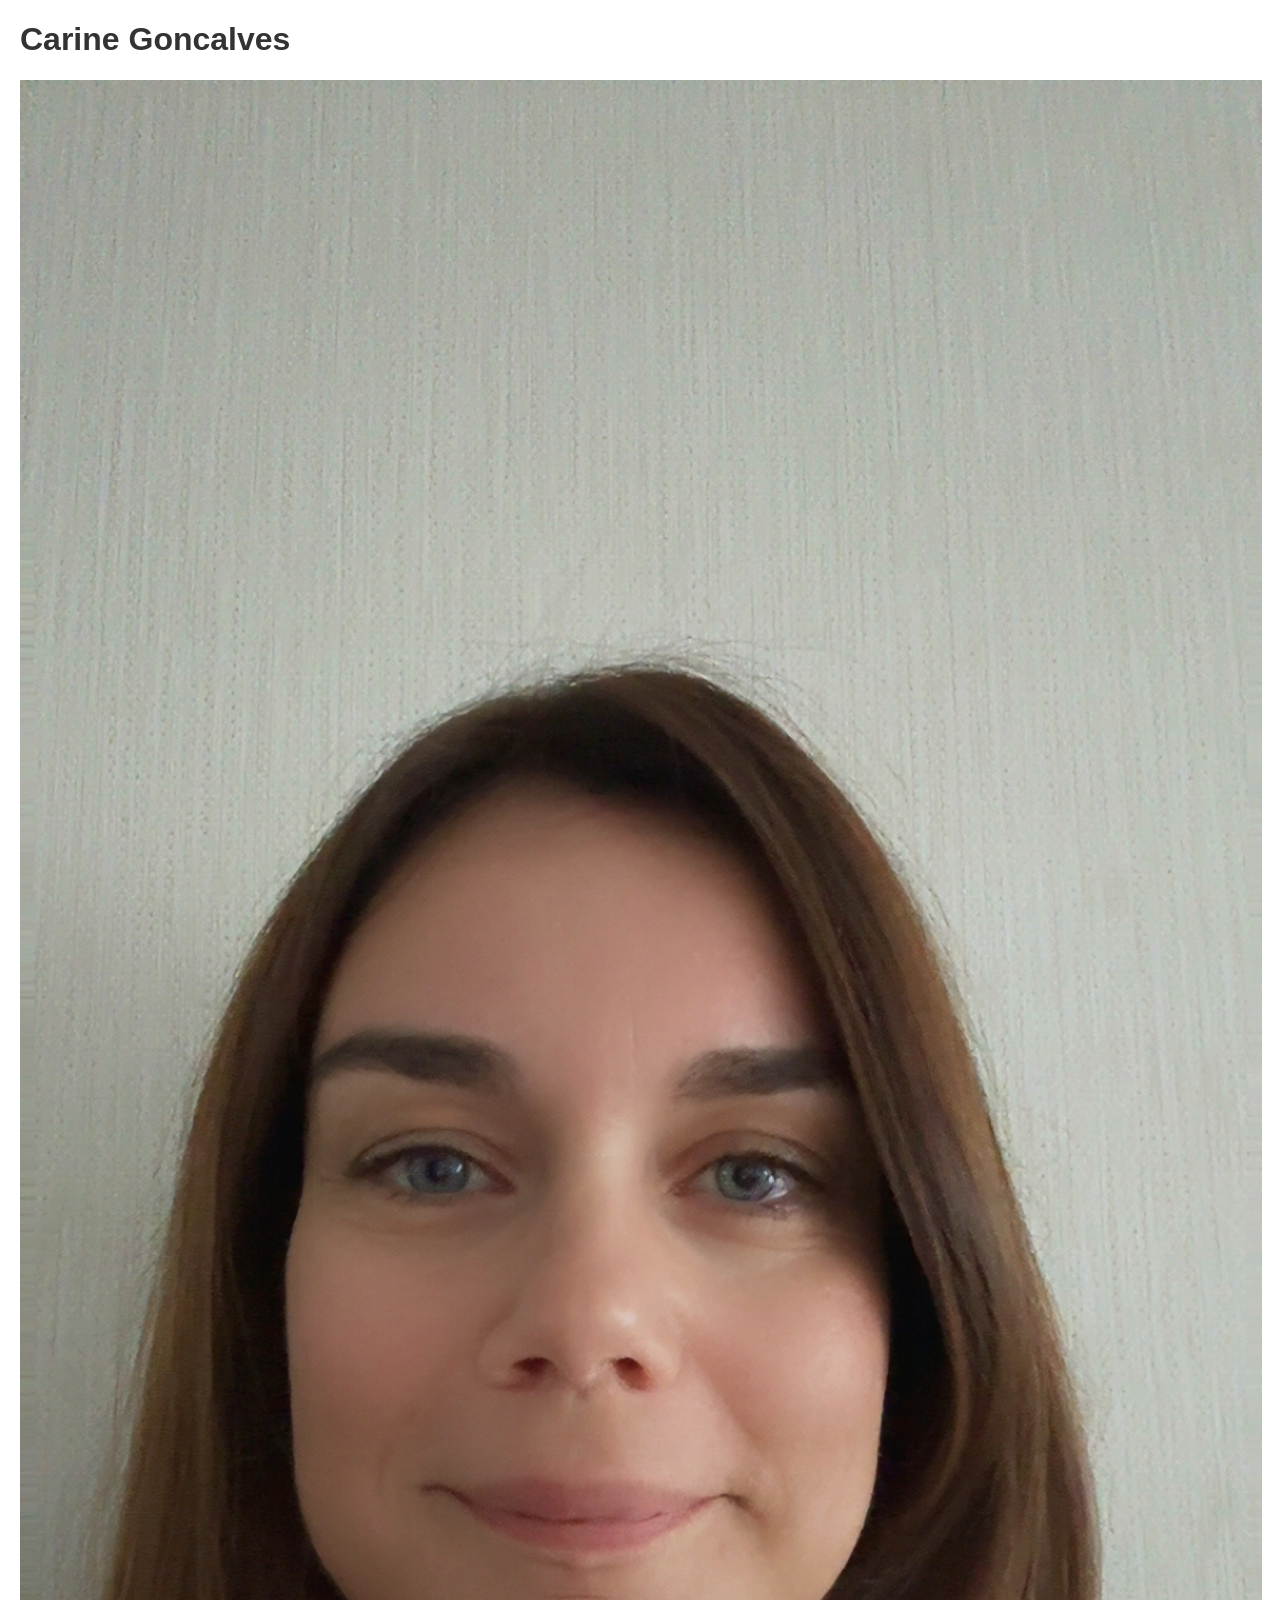
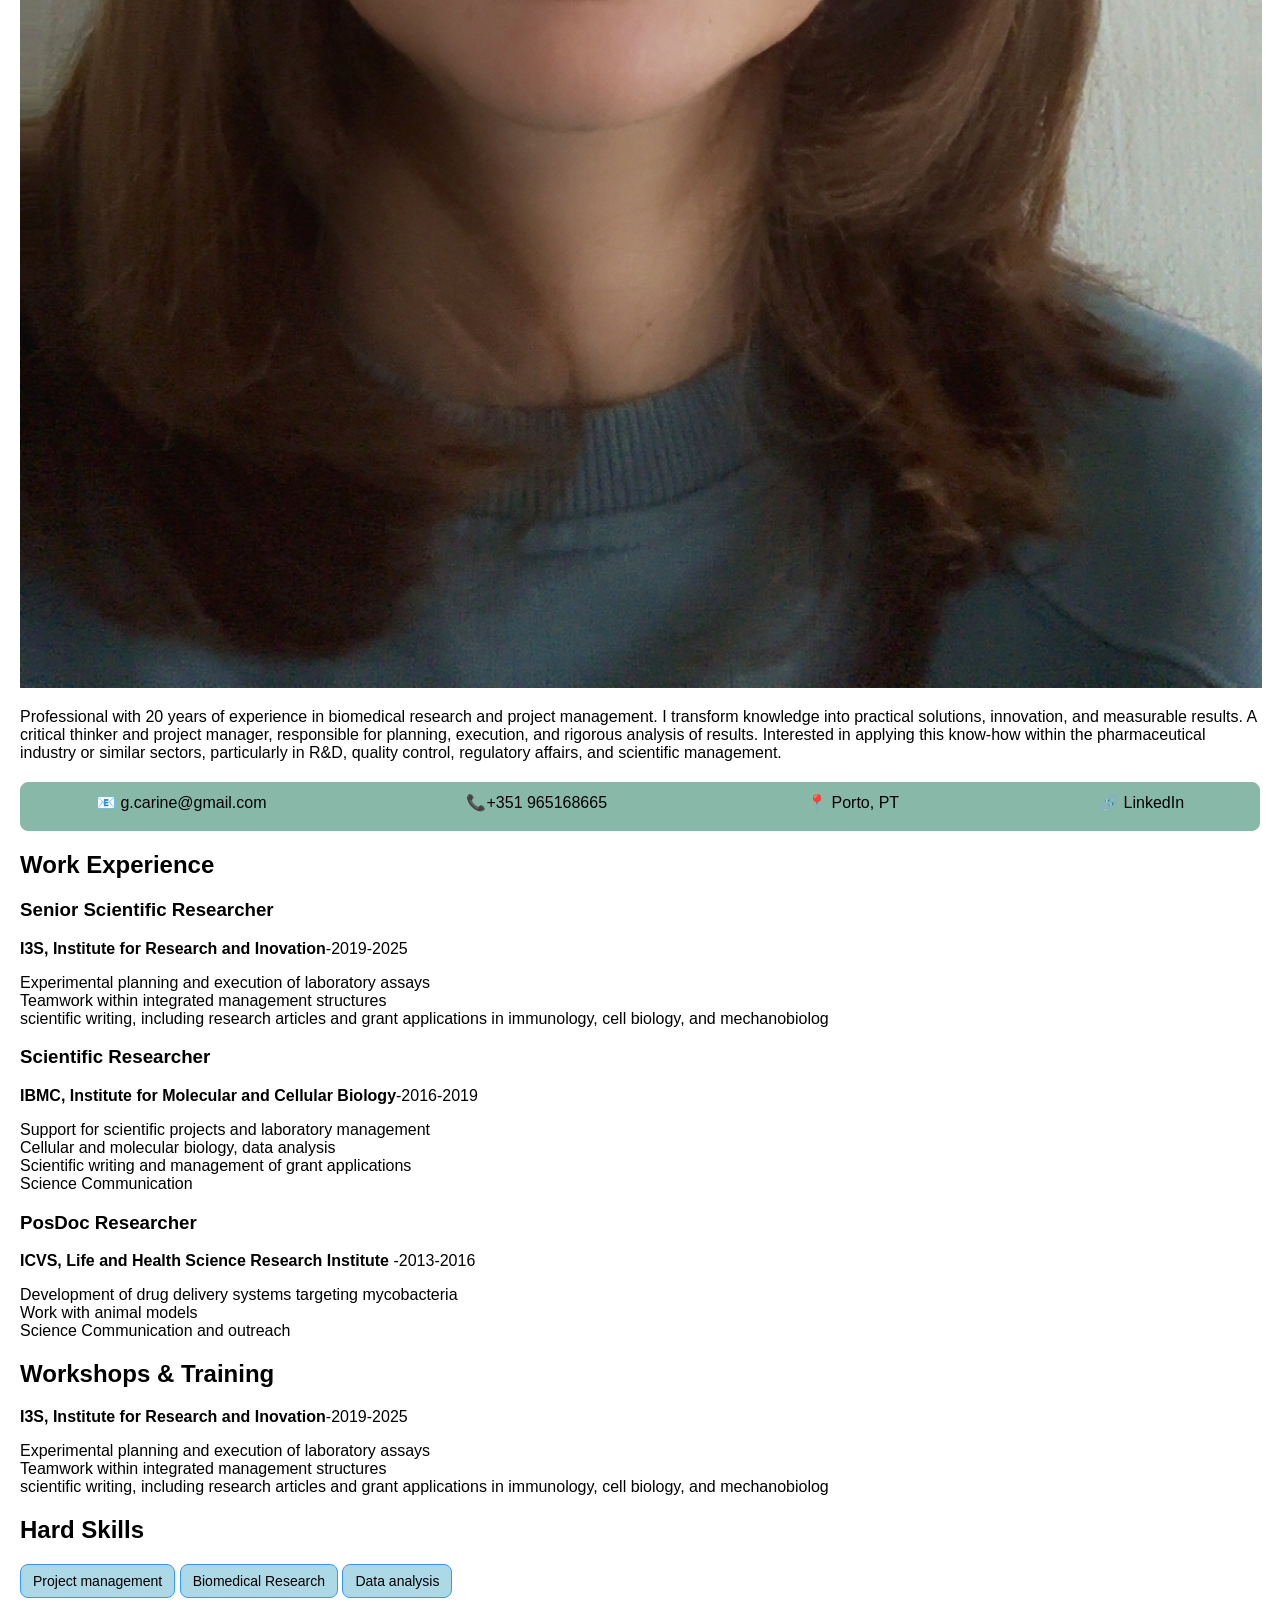
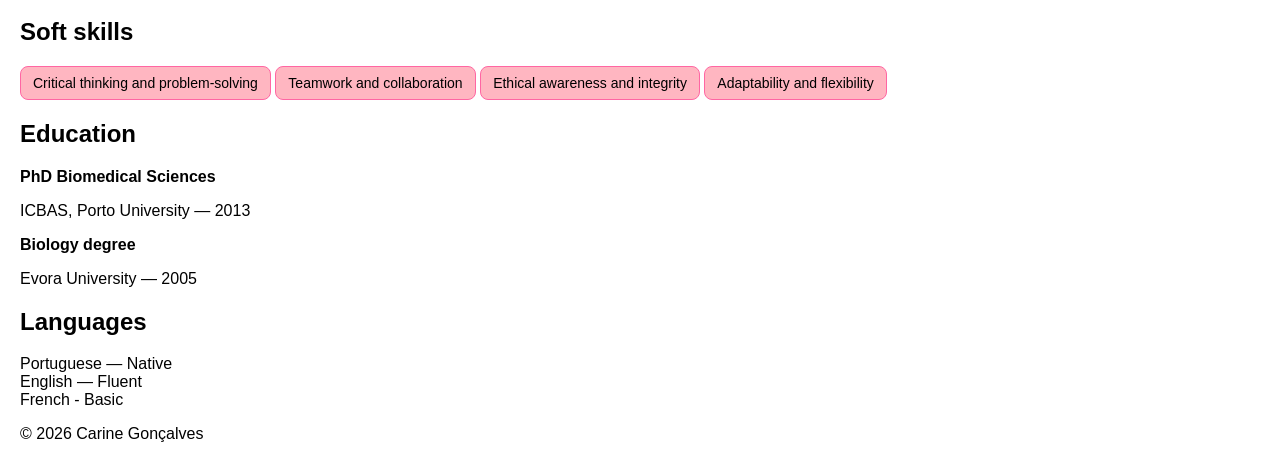
==== index.html @ f882db3a "Add files via upload" ====
<!DOCTYPE html>
<html lang="en-pt">
<head>
    <meta charset="UTF-8">
    <meta name="viewport" content="width=device-width, initial-scale=1.0">
    <title>CV</title>
    <link rel="stylesheet" href="style.css">
</head>
<body>
    <h1 class="My CV"> Carine Goncalves</h1>

    <style>
        body{ font-family: Arial; padding: auto;}
        .container {min-width:50px; margin:auto;}
        h1 {color:#333}
    </style>

    <section class="caixa-perfil">
        <img src="IMG_5111.png" alt="foto de perfil" class="perfil">
        <p class="texto-caixa">Professional with 20 years of experience in biomedical research and project management. I transform knowledge into practical solutions, innovation, and measurable results. A critical thinker and project manager, responsible for planning, execution, and rigorous analysis of results. Interested in applying this know-how within the pharmaceutical industry or similar sectors, particularly in R&D, quality control, regulatory affairs, and scientific management.</p>
    </section>

    <article>
    
        
    
<nav arial-label="Contact" class="contact-box">
    <ul>
        <li><a href="mailto:g.carine@gmail.com">📧 g.carine@gmail.com</a></li>
        <li><a href="tel:+351965168665">📞+351 965168665</a></li>
        <li><a href="Porto,Portugal"> 📍 Porto, PT</a></li>
        <li><a href="https://www.linkedin.com/in/carinegoncalves" target="_blank"> 🔗 LinkedIn</a></li>
    </ul>
</nav>

<main>
    <section>

    <h2>Work Experience</h2>

    <article>
        <h3>Senior Scientific Researcher</h3>
        <p><strong> I3S, Institute for Research and Inovation</strong>-2019-2025</p>
        <ul>
            <li>Experimental planning and execution of laboratory assays</li>
            <li>Teamwork within integrated management structures</li>
            <li>scientific writing, including research articles and grant applications in immunology, cell biology, and mechanobiolog</li>
        </ul>
    </article>

    <article>
        <h3>Scientific Researcher</h3>
        <p><strong> IBMC, Institute for Molecular and Cellular Biology</strong>-2016-2019</p>
        <ul>
            <li>Support for scientific projects and laboratory management</li>
            <li>Cellular and molecular biology, data analysis</li>
            <li>Scientific writing and management of grant applications</li>
            <li>Science Communication</li>
        </ul>
    </article>

     <article>
        <h3>PosDoc Researcher</h3>
        <p><strong> ICVS, Life and Health Science Research Institute </strong>-2013-2016</p>
        <ul>
            <li>Development of drug delivery systems targeting mycobacteria</li>
            <li>Work with animal models</li>
            <li>Science Communication and outreach</li>
        </ul>
    </article>

    </section>

    <section>

    <h2>Workshops & Training</h2>

    <article>
        <h3></h3>
        <p><strong> I3S, Institute for Research and Inovation</strong>-2019-2025</p>
        <ul>
            <li>Experimental planning and execution of laboratory assays</li>
            <li>Teamwork within integrated management structures</li>
            <li>scientific writing, including research articles and grant applications in immunology, cell biology, and mechanobiolog</li>
        </ul>
    </article>

      <!-- Competências -->
        <section>
            <h2>Hard Skills</h2>
            <ul class="Skills-list">
                <li class="box hard-skill">Project management</li>
                <li class="box hard-skill">Biomedical Research</li>
                <li class="box hard-skill">Data analysis</li>
            </ul>

     </section>

    <section>
<!--colocar todas as hard e soft skills numa caixa colorida - lightblue hard e lightpink soft-->
        <h2>Soft skills</h2>
        <ul class="Skills-list">
            <li class ="box soft-skill">Critical thinking and problem-solving</li>
            <li class ="box soft-skill">Teamwork and collaboration</li>
            <li class ="box soft-skill">Ethical awareness and integrity</li>
            <li class ="box soft-skill">Adaptability and flexibility</li>
        </ul>
    </section>


        <!-- Formação Académica -->
        <section>
            <h2>Education</h2>
            <article>
                <p><strong>PhD Biomedical Sciences</strong></p>
                <p>ICBAS, Porto University — 2013</p>
            </article>

            <article>
                <p><strong>Biology degree</strong></p>
                <p>Evora University — 2005</p>
            </article>
        </section>

      

        <!-- Idiomas -->
        <section>
            <h2>Languages</h2>
            <ul>
                <li>Portuguese — Native</li>
                <li>English — Fluent</li>
                <li>French - Basic</li>
            </ul>
        </section>
    </main>

    <!-- Rodapé -->
    <footer>
        <p>© 2026 Carine Gonçalves</p>
    </footer>

</main>
  
    
</body>
</html>
---- style.css ----
<style>
    nav {
        background-color: #f4f4f4;
        padding: 15px;
        width: 250px;
    }

    nav h2 {
        margin-top: 0;
    }

    nav ul {
        list-style: none;
        padding: 0;
    }

    nav li {
        margin-bottom: 8px;
    }

    nav a {
        text-decoration: none;
        color: #333;
    }

    nav a:hover {
        color: #007acc;
    }


.contact-box {
    background-color: rgb(136, 184, 168); /* cor da caixa */
    border: 1px solid rgb(136, 184, 168);
    border-radius: 8px;
    padding: 10px 20px;
    margin: 20px 0;
    display: flex;
    justify-content: center; /* centra horizontalmente */
}

.contact-box ul {
    list-style: none;
    display: flex;
    gap: 200px; /* espaço entre itens */
    padding: 0;
    margin: 0;
    flex-wrap: nowrap; /* permite quebra em telas pequenas */
    align-items: center;
}

/* seleciona todos os links a dentro da contact-box*/
.contact-box li a {
    text-decoration: none;
    color: #000;
    font-weight: 500;
    display: flex;
    align-items: center;
    gap: 5px
}

/*O seletor :hover aplica estilo quando o utilizador passa o rato por cima do link.
Neste caso, muda a cor do link para azul (#007acc) quando o rato está sobre ele, criando feedback visual ao utilizador*/
.contact-box li a:hover {
    color: #007acc;
}


/* Reset básico */
body {
    font-family: Arial, sans-serif;
    margin: 20px;
}

ul {
    list-style: none;
    padding: 0;
    margin: 0;
}

/* Container de skills responsivo */
.skills-list {
    display: flex;
    flex-wrap: wrap; /* Permite que as caixas passem para a linha seguinte */
    gap: 10px; /* Espaço entre caixas */
}

/* Caixa genérica */
.box {
    display: inline-block;/* Caixa acompanha o tamanho do texto */
    padding: 8px 12px;
    border-radius: 8px;
    font-size: 14px;
    text-align: center;
    white-space:nowrap; /*Evita quebra de linha dentro da caixa*/
}

/* Hard skills */
.hard-skill {
    background-color: lightblue;
    border: 1px solid #3399ff;
    color: #000;
}

/* Soft skills */
.soft-skill {
    background-color: lightpink;
    border: 1px solid #ff66a3;
    color: #000;
}

/* Responsividade */
@media (max-width: 600px) {
    .skills-list {
        justify-content: flex-start;
    }
    .box {
        width: auto;
        margin-bottom: 5px;
    }
}

</style>
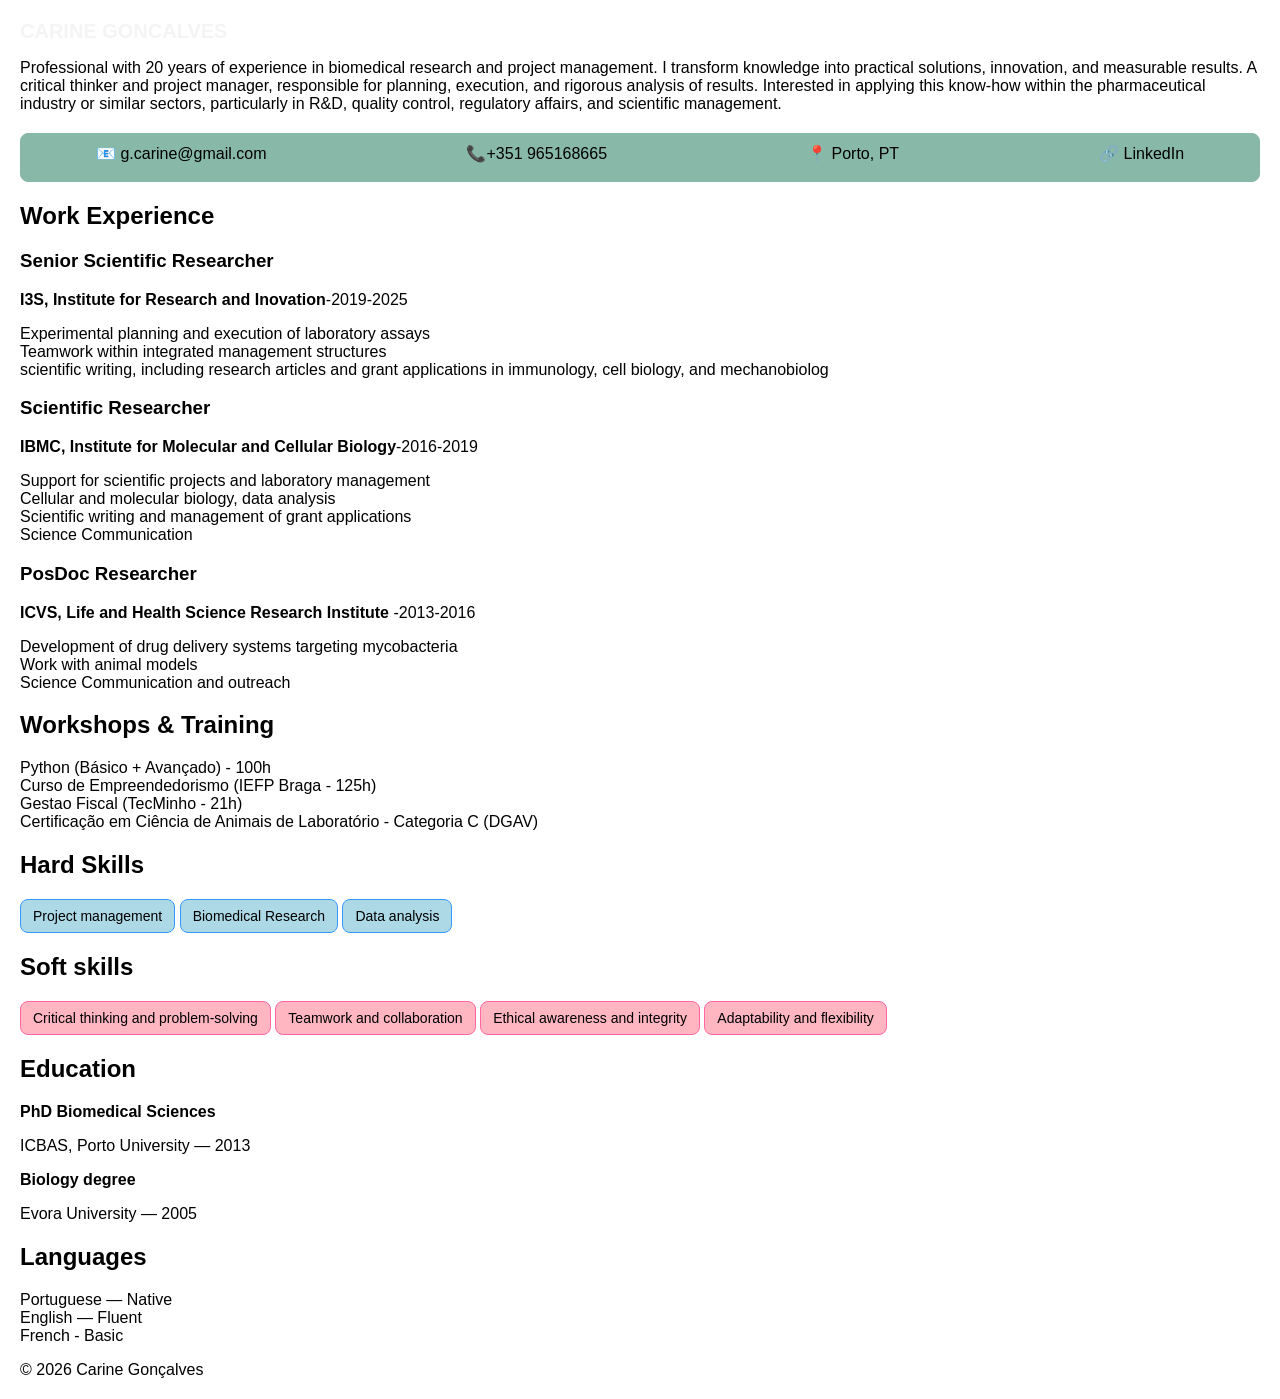
==== commit 0f8af0b1: "Ficheiros do projecto html" ====
--- a/index.html
+++ b/index.html
@@ -7,21 +7,19 @@
     <link rel="stylesheet" href="style.css">
 </head>
 <body>
-    <h1 class="My CV"> Carine Goncalves</h1>
+    <header>
+    <class="header_left">
+        <div class = "fotowrapper"
+        <img src="IMG_5111.png" alt="foto de perfil" class="perfil">
+        </div>
 
-    <style>
-        body{ font-family: Arial; padding: auto;}
-        .container {min-width:50px; margin:auto;}
-        h1 {color:#333}
-    </style>
 
-    <section class="caixa-perfil">
-        <img src="IMG_5111.png" alt="foto de perfil" class="perfil">
-        <p class="texto-caixa">Professional with 20 years of experience in biomedical research and project management. I transform knowledge into practical solutions, innovation, and measurable results. A critical thinker and project manager, responsible for planning, execution, and rigorous analysis of results. Interested in applying this know-how within the pharmaceutical industry or similar sectors, particularly in R&D, quality control, regulatory affairs, and scientific management.</p>
-    </section>
+    <div class="header_right">
+         <h1> Carine Goncalves</h1>
+        <p class="resumo">Professional with 20 years of experience in biomedical research and project management. I transform knowledge into practical solutions, innovation, and measurable results. A critical thinker and project manager, responsible for planning, execution, and rigorous analysis of results. Interested in applying this know-how within the pharmaceutical industry or similar sectors, particularly in R&D, quality control, regulatory affairs, and scientific management.</p>
+    </div>
 
-    <article>
-    
+    </header>
         
     
 <nav arial-label="Contact" class="contact-box">
@@ -33,7 +31,7 @@
     </ul>
 </nav>
 
-<main>
+<main class="main">
     <section>
 
     <h2>Work Experience</h2>
@@ -76,14 +74,18 @@
     <h2>Workshops & Training</h2>
 
     <article>
-        <h3></h3>
-        <p><strong> I3S, Institute for Research and Inovation</strong>-2019-2025</p>
         <ul>
-            <li>Experimental planning and execution of laboratory assays</li>
-            <li>Teamwork within integrated management structures</li>
-            <li>scientific writing, including research articles and grant applications in immunology, cell biology, and mechanobiolog</li>
+            <li>Python (Básico + Avançado) - 100h</li>
+            <li>Curso de Empreendedorismo (IEFP Braga - 125h)</li>
+            <li>Gestao Fiscal (TecMinho - 21h)</li>
+            <li>Certificação em Ciência de Animais de Laboratório - Categoria C (DGAV)</li>
         </ul>
     </article>
+
+</main>
+
+    <aside class="sidebar">
+
 
       <!-- Competências -->
         <section>
@@ -133,15 +135,16 @@
                 <li>French - Basic</li>
             </ul>
         </section>
-    </main>
+
+    </aside>
 
     <!-- Rodapé -->
     <footer>
         <p>© 2026 Carine Gonçalves</p>
     </footer>
 
-</main>
+
   
-    
+</div>
 </body>
 </html>
--- a/style.css
+++ b/style.css
@@ -1,3 +1,68 @@
+  .container {
+    display: grid;
+
+    grid-template-columns: 2fr 1fr; /* coluna grande + coluna lateral */
+    grid-template-rows: auto 1fr;
+
+    grid-template-areas:
+        "header  header"
+        "main    sidebar";
+
+    gap: 20px;
+    max-width: 1100px;
+    margin: auto;
+}
+
+.header {
+    display: flex;
+    align-items: center;
+    gap: 25px;
+    background-color: #fff;
+    padding: 25px;
+    border-radius: 12px;
+}
+    .foto-wrapper {
+    width: 130px;
+    height: 130px;
+    border-radius: 50%;
+    background-color: #6a1b9a; /* cor da borda */
+    display: flex;
+    align-items: center;
+    justify-content: center;
+    }
+    
+    .header_left{
+        width: 120px;
+        height: 120px;
+        border-radius: 30%;
+        object-fit: cover;
+        border: 4px solid purple;
+    }
+    .header_right h1 {
+        margin:0;
+        color:#f4f4f4;
+        font-size: 20px;
+        font-weight: 600;
+        text-transform: uppercase;
+
+    }
+
+    .header_right.resumo {
+        margin:0;
+        color:aquamarine;
+        font-size: 14px;
+        letter-spacing: 1.5;
+    }
+
+
+.main {
+    grid-area: main;
+}
+
+.sidebar {
+    grid-area: sidebar;
+}
+
 <style>
     nav {
         background-color: #f4f4f4;
@@ -26,6 +91,8 @@
     nav a:hover {
         color: #007acc;
     }
+
+  
 
 
 .contact-box {
@@ -63,6 +130,8 @@
 .contact-box li a:hover {
     color: #007acc;
 }
+
+
 
 
 /* Reset básico */
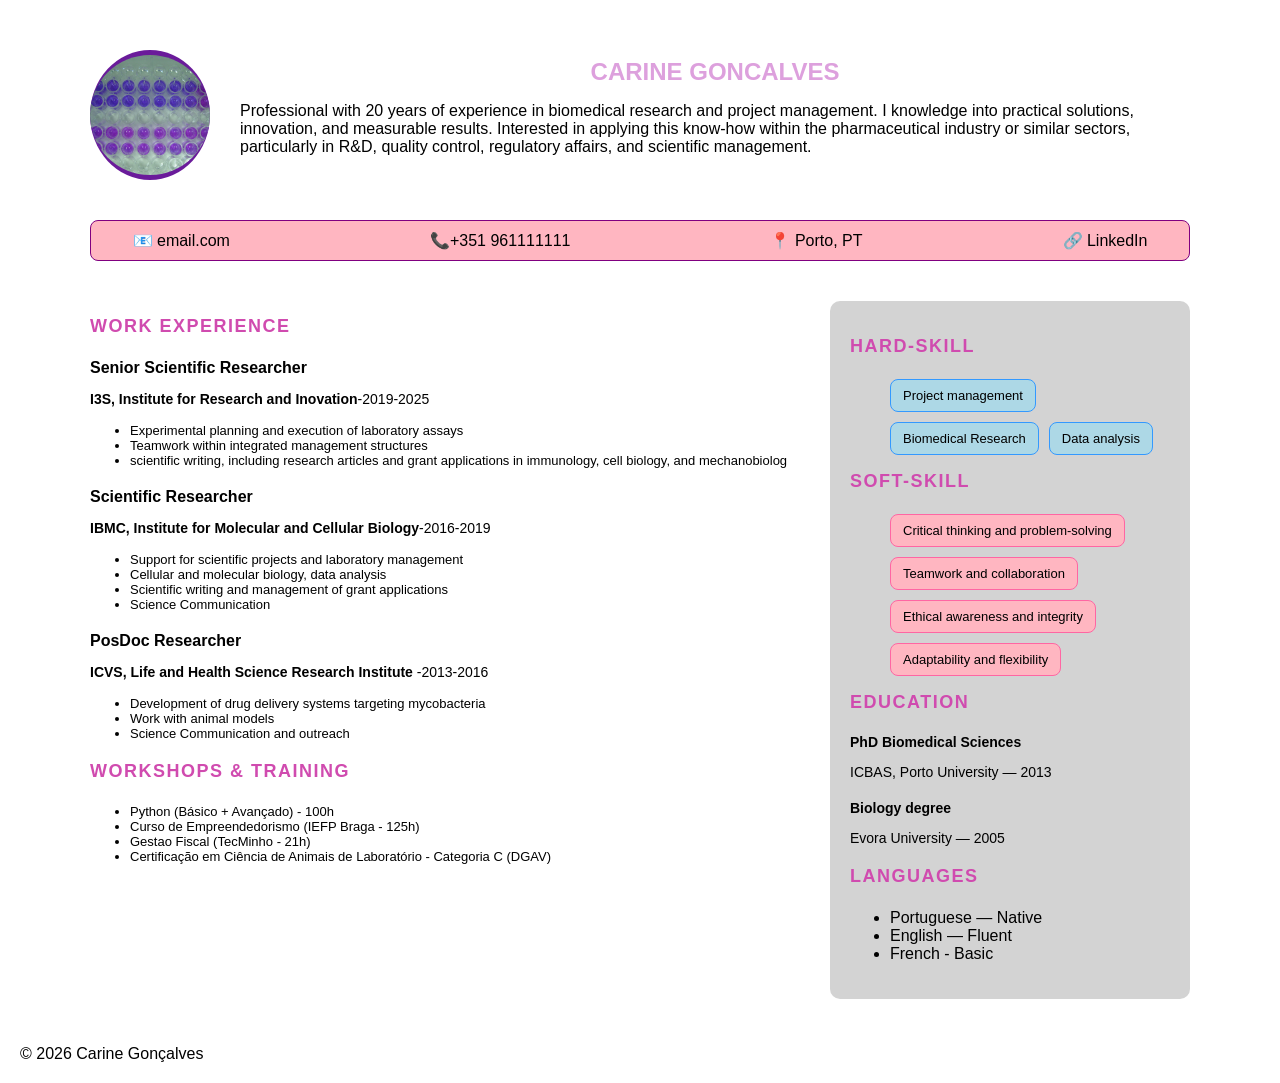
==== commit d58cca31: "Novas adições ao ficheiro" ====
--- a/index.html
+++ b/index.html
@@ -7,136 +7,140 @@
     <link rel="stylesheet" href="style.css">
 </head>
 <body>
-    <header>
-    <class="header_left">
-        <div class = "fotowrapper"
-        <img src="IMG_5111.png" alt="foto de perfil" class="perfil">
-        </div>
+
+    <div class = "container">
+        <header class = "header">
+
+            <div class="foto-wrapper">
+                <img src="foto.png" alt="foto perfil" class="perfil">
+            </div>
 
 
-    <div class="header_right">
-         <h1> Carine Goncalves</h1>
-        <p class="resumo">Professional with 20 years of experience in biomedical research and project management. I transform knowledge into practical solutions, innovation, and measurable results. A critical thinker and project manager, responsible for planning, execution, and rigorous analysis of results. Interested in applying this know-how within the pharmaceutical industry or similar sectors, particularly in R&D, quality control, regulatory affairs, and scientific management.</p>
-    </div>
+        <div class="header_right">
+             <h1> Carine Goncalves</h1>
+            <p class="resumo">Professional with 20 years of experience in biomedical research and project management. I  knowledge into practical solutions, innovation, and measurable results. Interested in applying this know-how within the pharmaceutical industry or similar sectors, particularly in R&D, quality control, regulatory affairs, and scientific management.</p>
+         </div>
 
-    </header>
-        
+        </header>
     
-<nav arial-label="Contact" class="contact-box">
-    <ul>
-        <li><a href="mailto:g.carine@gmail.com">📧 g.carine@gmail.com</a></li>
-        <li><a href="tel:+351965168665">📞+351 965168665</a></li>
-        <li><a href="Porto,Portugal"> 📍 Porto, PT</a></li>
-        <li><a href="https://www.linkedin.com/in/carinegoncalves" target="_blank"> 🔗 LinkedIn</a></li>
-    </ul>
-</nav>
+    
+        <nav arial-label="Contact" class="contact-box">
+        <ul>
+            <li><a href="mailto:email.com">📧 email.com</a></li>
+            <li><a href="tel:+351961111111">📞+351 961111111</a></li>
+            <li><a href="https://www.google.com/maps/place/Porto/@41.1622468,-8.6632392,13z/data=!3m1!4b1!4m6!3m5!1s0xd2465abc4e153c1:0xa648d95640b114bc!8m2!3d41.1579438!4d-8.6291053!16zL20vMHBtbjc?entry=ttu&g_ep=EgoyMDI2MDEyNy4wIKXMDSoASAFQAw%3D%3D"> 📍 Porto, PT</a></li>
+            <li><a href="www.linkedin.com/in/carine-gonçalves" target="_blank"> 🔗 LinkedIn</a></li>
+        </ul>
+        </nav>
 
-<main class="main">
-    <section>
+        <main class="main">
+            <section>
 
-    <h2>Work Experience</h2>
+            <h2>Work Experience</h2>
 
-    <article>
-        <h3>Senior Scientific Researcher</h3>
-        <p><strong> I3S, Institute for Research and Inovation</strong>-2019-2025</p>
-        <ul>
-            <li>Experimental planning and execution of laboratory assays</li>
-            <li>Teamwork within integrated management structures</li>
-            <li>scientific writing, including research articles and grant applications in immunology, cell biology, and mechanobiolog</li>
-        </ul>
-    </article>
-
-    <article>
-        <h3>Scientific Researcher</h3>
-        <p><strong> IBMC, Institute for Molecular and Cellular Biology</strong>-2016-2019</p>
-        <ul>
-            <li>Support for scientific projects and laboratory management</li>
-            <li>Cellular and molecular biology, data analysis</li>
-            <li>Scientific writing and management of grant applications</li>
-            <li>Science Communication</li>
-        </ul>
-    </article>
-
-     <article>
-        <h3>PosDoc Researcher</h3>
-        <p><strong> ICVS, Life and Health Science Research Institute </strong>-2013-2016</p>
-        <ul>
-            <li>Development of drug delivery systems targeting mycobacteria</li>
-            <li>Work with animal models</li>
-            <li>Science Communication and outreach</li>
-        </ul>
-    </article>
-
-    </section>
-
-    <section>
-
-    <h2>Workshops & Training</h2>
-
-    <article>
-        <ul>
-            <li>Python (Básico + Avançado) - 100h</li>
-            <li>Curso de Empreendedorismo (IEFP Braga - 125h)</li>
-            <li>Gestao Fiscal (TecMinho - 21h)</li>
-            <li>Certificação em Ciência de Animais de Laboratório - Categoria C (DGAV)</li>
-        </ul>
-    </article>
-
-</main>
-
-    <aside class="sidebar">
-
-
-      <!-- Competências -->
-        <section>
-            <h2>Hard Skills</h2>
-            <ul class="Skills-list">
-                <li class="box hard-skill">Project management</li>
-                <li class="box hard-skill">Biomedical Research</li>
-                <li class="box hard-skill">Data analysis</li>
+            <article>
+            <h3>Senior Scientific Researcher</h3>
+            <p><strong> I3S, Institute for Research and Inovation</strong>-2019-2025</p>
+            <ul>
+                <li>Experimental planning and execution of laboratory assays</li>
+                <li>Teamwork within integrated management structures</li>
+                <li>scientific writing, including research articles and grant applications in immunology, cell biology, and mechanobiolog</li>
             </ul>
-
-     </section>
-
-    <section>
-<!--colocar todas as hard e soft skills numa caixa colorida - lightblue hard e lightpink soft-->
-        <h2>Soft skills</h2>
-        <ul class="Skills-list">
-            <li class ="box soft-skill">Critical thinking and problem-solving</li>
-            <li class ="box soft-skill">Teamwork and collaboration</li>
-            <li class ="box soft-skill">Ethical awareness and integrity</li>
-            <li class ="box soft-skill">Adaptability and flexibility</li>
-        </ul>
-    </section>
-
-
-        <!-- Formação Académica -->
-        <section>
-            <h2>Education</h2>
-            <article>
-                <p><strong>PhD Biomedical Sciences</strong></p>
-                <p>ICBAS, Porto University — 2013</p>
             </article>
 
             <article>
-                <p><strong>Biology degree</strong></p>
-                <p>Evora University — 2005</p>
+                <h3>Scientific Researcher</h3>
+                <p><strong> IBMC, Institute for Molecular and Cellular Biology</strong>-2016-2019</p>
+                <ul>
+                    <li>Support for scientific projects and laboratory management</li>
+                    <li>Cellular and molecular biology, data analysis</li>
+                    <li>Scientific writing and management of grant applications</li>
+                    <li>Science Communication</li>
+                </ul>
             </article>
-        </section>
+
+            <article>
+                <h3>PosDoc Researcher</h3>
+                <p><strong> ICVS, Life and Health Science Research Institute </strong>-2013-2016</p>
+                <ul>
+                    <li>Development of drug delivery systems targeting mycobacteria</li>
+                    <li>Work with animal models</li>
+                    <li>Science Communication and outreach</li>
+                </ul>
+            </article>
+
+            </section>
+
+            <section>
+
+             <h2>Workshops & Training</h2>
+
+             <article>
+                <ul>
+                    <li>Python (Básico + Avançado) - 100h</li>
+                    <li>Curso de Empreendedorismo (IEFP Braga - 125h)</li>
+                    <li>Gestao Fiscal (TecMinho - 21h)</li>
+                    <li>Certificação em Ciência de Animais de Laboratório - Categoria C (DGAV)</li>
+                </ul>
+            </article>
+
+        </main>
+
+        <aside class="sidebar">
+
+
+         <!-- Competências -->
+            <section>
+                <h2>hard-skill</h2>
+                <ul class="skills-list">
+                    <li class="box hard-skill">Project management</li>
+                    <li class="box hard-skill">Biomedical Research</li>
+                    <li class="box hard-skill">Data analysis</li>
+                </ul>
+
+            </section>
+
+            <section>
+            <!--colocar todas as hard e soft skills numa caixa colorida - lightblue hard e lightpink soft-->
+                <h2>soft-skill</h2>
+                <ul class="skills-list">
+                    <li class ="box soft-skill">Critical thinking and problem-solving</li>
+                    <li class ="box soft-skill">Teamwork and collaboration</li>
+                    <li class ="box soft-skill">Ethical awareness and integrity</li>
+                    <li class ="box soft-skill">Adaptability and flexibility</li>
+                </ul>
+            </section>
+
+
+                <!-- Formação Académica -->
+                <section>
+                    <h2>Education</h2>
+                    <article>
+                        <p><strong>PhD Biomedical Sciences</strong></p>
+                        <p>ICBAS, Porto University — 2013</p>
+                    </article>
+
+                    <article>
+                        <p><strong>Biology degree</strong></p>
+                        <p>Evora University — 2005</p>
+                    </article>
+                </section>
 
       
 
-        <!-- Idiomas -->
-        <section>
-            <h2>Languages</h2>
-            <ul>
-                <li>Portuguese — Native</li>
-                <li>English — Fluent</li>
-                <li>French - Basic</li>
-            </ul>
-        </section>
+                <!-- Idiomas -->
+                <section>
+                    <h2>Languages</h2>
+                    <ul>
+                        <li>Portuguese — Native</li>
+                        <li>English — Fluent</li>
+                        <li>French - Basic</li>
+                    </ul>
+                </section>
 
-    </aside>
+         </aside>
+    
+    </div>
 
     <!-- Rodapé -->
     <footer>
@@ -145,6 +149,6 @@
 
 
   
-</div>
+
 </body>
 </html>
--- a/style.css
+++ b/style.css
@@ -1,26 +1,37 @@
   .container {
+    max-width: 1100px;
+    margin: 40px auto;
+    background: #fff;
+    padding: 30px;
+    border-radius: 12px;
+
+
     display: grid;
-
     grid-template-columns: 2fr 1fr; /* coluna grande + coluna lateral */
-    grid-template-rows: auto 1fr;
+    grid-template-rows: auto auto 1fr;
 
     grid-template-areas:
         "header  header"
+        "contact contact"
         "main    sidebar";
+       
 
     gap: 20px;
-    max-width: 1100px;
     margin: auto;
+  }
+
+body {
+    font-family: Arial, sans-serif;
+    margin: 20px;
 }
 
 .header {
-    display: flex;
-    align-items: center;
-    gap: 25px;
-    background-color: #fff;
-    padding: 25px;
-    border-radius: 12px;
-}
+    grid-area:header;
+    display: flex;
+    align-items: center;
+    gap: 30px;
+}
+
     .foto-wrapper {
     width: 130px;
     height: 130px;
@@ -31,73 +42,37 @@
     justify-content: center;
     }
     
-    .header_left{
-        width: 120px;
-        height: 120px;
-        border-radius: 30%;
-        object-fit: cover;
-        border: 4px solid purple;
-    }
+    .perfil {
+    width: 120px;
+    height: 120px;
+    border-radius: 50%;
+    object-fit: cover;
+    }
+
+
     .header_right h1 {
         margin:0;
-        color:#f4f4f4;
-        font-size: 20px;
+        color:plum;
+        font-size: 24px;
         font-weight: 600;
         text-transform: uppercase;
-
+        text-align: center;
     }
 
     .header_right.resumo {
-        margin:0;
+        margin:10px;
         color:aquamarine;
         font-size: 14px;
         letter-spacing: 1.5;
     }
 
 
-.main {
-    grid-area: main;
-}
-
-.sidebar {
-    grid-area: sidebar;
-}
-
-<style>
-    nav {
-        background-color: #f4f4f4;
-        padding: 15px;
-        width: 250px;
-    }
-
-    nav h2 {
-        margin-top: 0;
-    }
-
-    nav ul {
-        list-style: none;
-        padding: 0;
-    }
-
-    nav li {
-        margin-bottom: 8px;
-    }
-
-    nav a {
-        text-decoration: none;
-        color: #333;
-    }
-
-    nav a:hover {
-        color: #007acc;
-    }
-
   
 
-
 .contact-box {
-    background-color: rgb(136, 184, 168); /* cor da caixa */
-    border: 1px solid rgb(136, 184, 168);
+    grid-area: contact;
+    background-color: lightpink; /* cor da caixa */
+    border: 1px solid purple;
     border-radius: 8px;
     padding: 10px 20px;
     margin: 20px 0;
@@ -131,21 +106,50 @@
     color: #007acc;
 }
 
-
-
-
-/* Reset básico */
-body {
-    font-family: Arial, sans-serif;
-    margin: 20px;
-}
-
-ul {
-    list-style: none;
-    padding: 0;
-    margin: 0;
-}
-
+.main {
+    grid-area: main;
+    
+}
+
+article {
+    margin-bottom: 20px;
+}
+
+article h3 {
+    font-size: 16px;
+    margin-bottom: 4px;
+}
+
+article p {
+    font-size: 14px;
+    margin-bottom: 8 px;
+}
+
+article ul li{
+    font-size: 13px;
+    margin-bottom: 6 px;
+}
+
+
+
+h2 {
+    font-size: 18px;
+    letter-spacing: 1.5px;
+    text-transform: uppercase;
+    color: #d04baf;
+    border-bottom: 2px;
+    padding-bottom: 6px;
+    margin-bottom: 15px;
+}
+
+.sidebar {
+    grid-area: sidebar;
+    background: lightgray;
+    padding: 20px;
+    border-radius: 10px;
+    
+
+}
 /* Container de skills responsivo */
 .skills-list {
     display: flex;
@@ -158,8 +162,8 @@
     display: inline-block;/* Caixa acompanha o tamanho do texto */
     padding: 8px 12px;
     border-radius: 8px;
-    font-size: 14px;
-    text-align: center;
+    font-size: 13px;
+    text-align: left;
     white-space:nowrap; /*Evita quebra de linha dentro da caixa*/
 }
 
@@ -178,14 +182,23 @@
 }
 
 /* Responsividade */
-@media (max-width: 600px) {
+@media (max-width: 768px) {
+    .container {
+        grid-template-columns: 1fr;
+        grid-template-areas:
+        "header"
+        "contact"
+        "main"
+        "sidebar";
+    }
     .skills-list {
         justify-content: flex-start;
     }
-    .box {
+    .contact-box ul {
         width: auto;
         margin-bottom: 5px;
-    }
-}
-
-</style>+        justify-content: flex-start;
+        align-items: flex-start;
+        gap: 10px;
+    }
+}
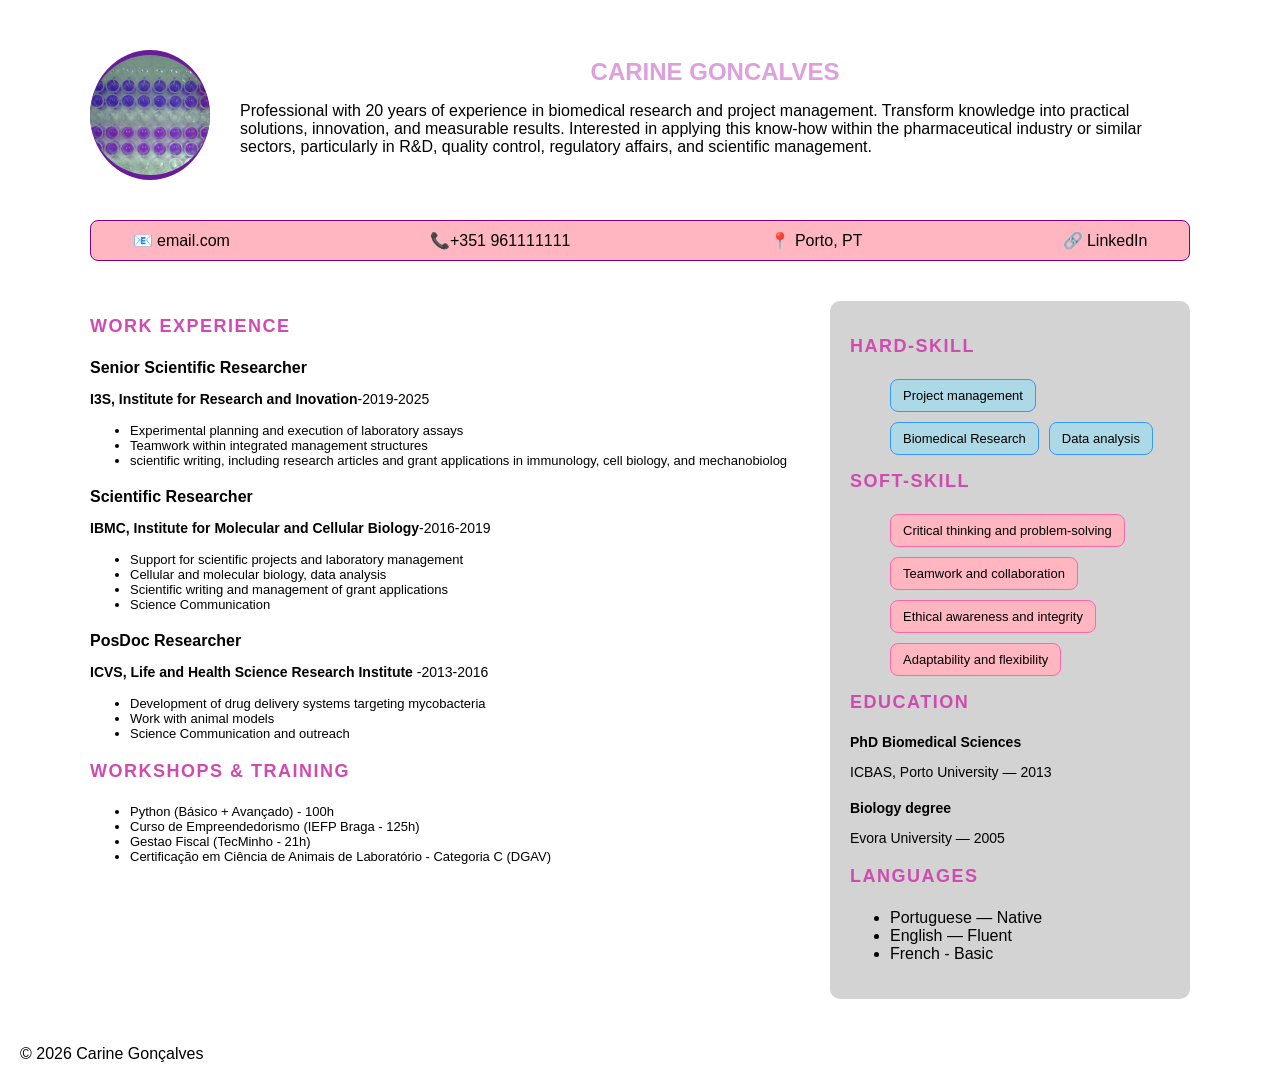
==== commit 38d878e8: "Final version of HTML project" ====
--- a/index.html
+++ b/index.html
@@ -18,7 +18,7 @@
 
         <div class="header_right">
              <h1> Carine Goncalves</h1>
-            <p class="resumo">Professional with 20 years of experience in biomedical research and project management. I  knowledge into practical solutions, innovation, and measurable results. Interested in applying this know-how within the pharmaceutical industry or similar sectors, particularly in R&D, quality control, regulatory affairs, and scientific management.</p>
+            <p class="resumo">Professional with 20 years of experience in biomedical research and project management. Transform knowledge into practical solutions, innovation, and measurable results. Interested in applying this know-how within the pharmaceutical industry or similar sectors, particularly in R&D, quality control, regulatory affairs, and scientific management.</p>
          </div>
 
         </header>
@@ -29,7 +29,7 @@
             <li><a href="mailto:email.com">📧 email.com</a></li>
             <li><a href="tel:+351961111111">📞+351 961111111</a></li>
             <li><a href="https://www.google.com/maps/place/Porto/@41.1622468,-8.6632392,13z/data=!3m1!4b1!4m6!3m5!1s0xd2465abc4e153c1:0xa648d95640b114bc!8m2!3d41.1579438!4d-8.6291053!16zL20vMHBtbjc?entry=ttu&g_ep=EgoyMDI2MDEyNy4wIKXMDSoASAFQAw%3D%3D"> 📍 Porto, PT</a></li>
-            <li><a href="www.linkedin.com/in/carine-gonçalves" target="_blank"> 🔗 LinkedIn</a></li>
+            <li><a href="https://www.linkedin.com/in/carine-gonçalves" target="_blank"> 🔗 LinkedIn</a></li>
         </ul>
         </nav>
 
